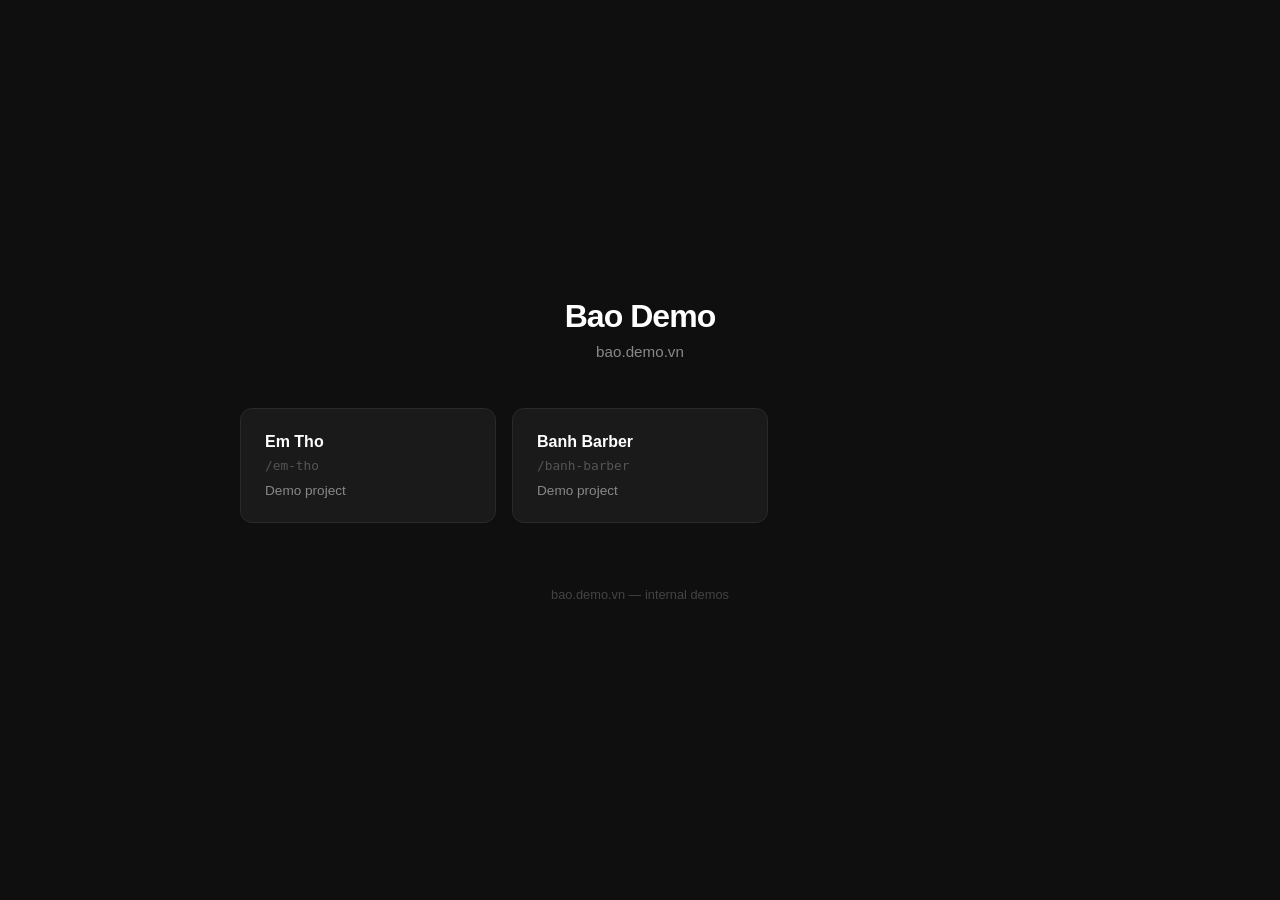
==== index.html @ ae12db25 "first commit" ====
<!doctype html>
<html lang="vi">
  <head>
    <meta charset="UTF-8" />
    <meta name="viewport" content="width=device-width, initial-scale=1.0" />
    <title>Bao Demo</title>
    <style>
      *, *::before, *::after { box-sizing: border-box; margin: 0; padding: 0; }

      body {
        font-family: -apple-system, BlinkMacSystemFont, 'Segoe UI', sans-serif;
        background: #0f0f0f;
        color: #e8e8e8;
        min-height: 100vh;
        display: flex;
        flex-direction: column;
        align-items: center;
        justify-content: center;
        padding: 2rem;
      }

      header {
        text-align: center;
        margin-bottom: 3rem;
      }

      header h1 {
        font-size: 2rem;
        font-weight: 700;
        letter-spacing: -0.03em;
        color: #fff;
      }

      header p {
        margin-top: 0.5rem;
        color: #888;
        font-size: 0.95rem;
      }

      .grid {
        display: grid;
        grid-template-columns: repeat(auto-fill, minmax(220px, 1fr));
        gap: 1rem;
        width: 100%;
        max-width: 800px;
      }

      .card {
        background: #1a1a1a;
        border: 1px solid #2a2a2a;
        border-radius: 12px;
        padding: 1.5rem;
        text-decoration: none;
        color: inherit;
        transition: border-color 0.15s, background 0.15s;
        display: flex;
        flex-direction: column;
        gap: 0.4rem;
      }

      .card:hover {
        border-color: #444;
        background: #222;
      }

      .card-name {
        font-weight: 600;
        font-size: 1rem;
        color: #fff;
      }

      .card-path {
        font-size: 0.8rem;
        color: #555;
        font-family: monospace;
      }

      .card-desc {
        font-size: 0.85rem;
        color: #888;
        margin-top: 0.25rem;
      }

      footer {
        margin-top: 4rem;
        color: #444;
        font-size: 0.8rem;
      }
    </style>
  </head>
  <body>
    <header>
      <h1>Bao Demo</h1>
      <p>bao.demo.vn</p>
    </header>

    <div class="grid">
      <a class="card" href="/em-tho/">
        <span class="card-name">Em Tho</span>
        <span class="card-path">/em-tho</span>
        <span class="card-desc">Demo project</span>
      </a>

      <a class="card" href="/banh-barber/">
        <span class="card-name">Banh Barber</span>
        <span class="card-path">/banh-barber</span>
        <span class="card-desc">Demo project</span>
      </a>

      <!-- New project: copy the <a> block above and update name/path/desc -->
    </div>

    <footer>bao.demo.vn &mdash; internal demos</footer>
  </body>
</html>
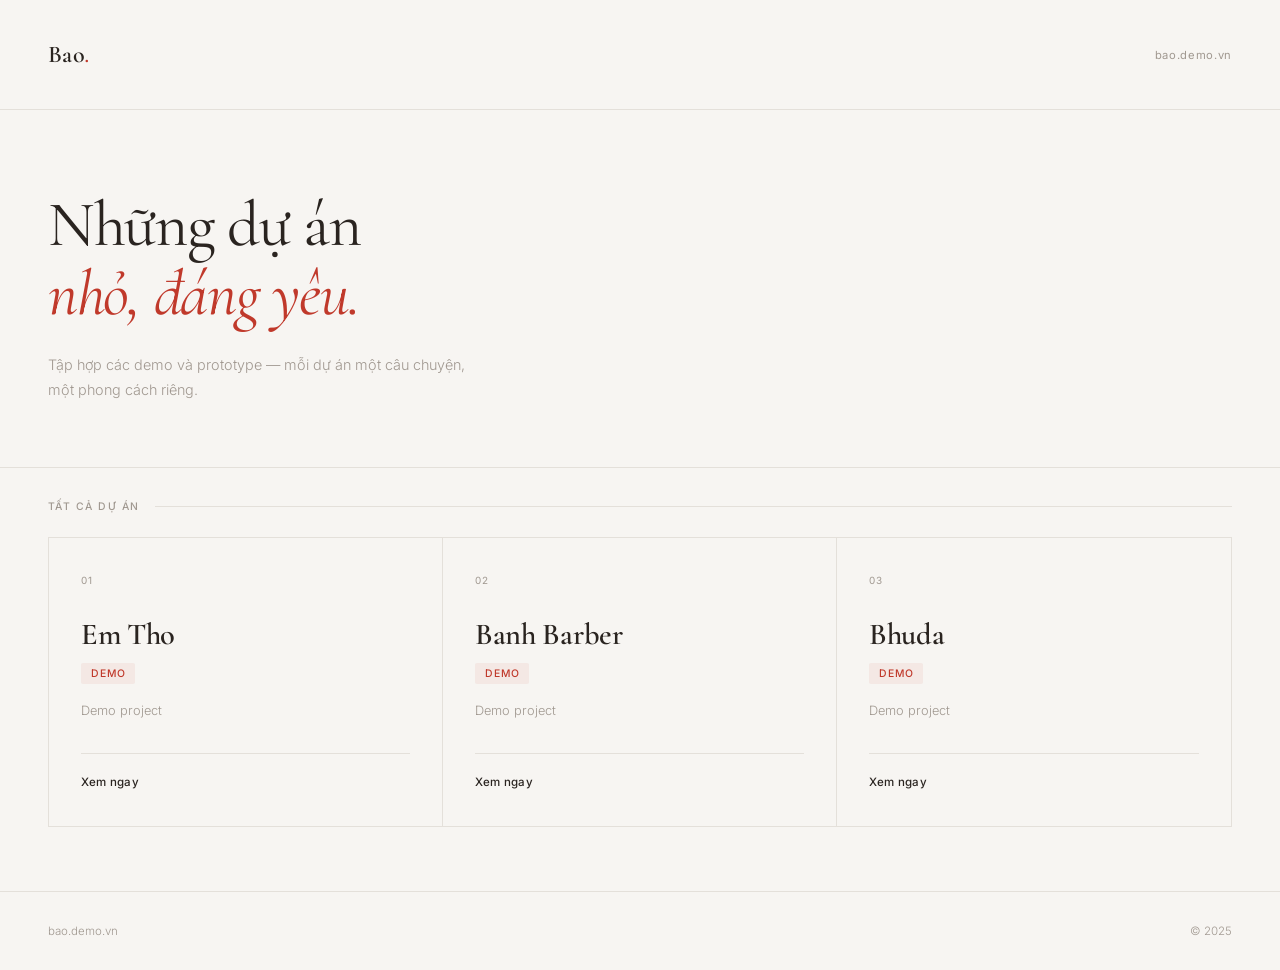
==== commit 1878a1e1: "update project documentation and add bhuda app support" ====
--- a/index.html
+++ b/index.html
@@ -4,112 +4,322 @@
     <meta charset="UTF-8" />
     <meta name="viewport" content="width=device-width, initial-scale=1.0" />
     <title>Bao Demo</title>
+    <link rel="preconnect" href="https://fonts.googleapis.com" />
+    <link rel="preconnect" href="https://fonts.gstatic.com" crossorigin />
+    <link href="https://fonts.googleapis.com/css2?family=Cormorant+Garamond:ital,wght@0,400;0,600;1,400;1,600&family=Inter:wght@300;400;500&display=swap" rel="stylesheet" />
     <style>
       *, *::before, *::after { box-sizing: border-box; margin: 0; padding: 0; }
 
+      :root {
+        --bg: #f7f5f2;
+        --surface: #ffffff;
+        --border: #e4e0da;
+        --text: #2a2420;
+        --muted: #a09890;
+        --accent: #c0392b;
+      }
+
+      html { scroll-behavior: smooth; }
+
       body {
-        font-family: -apple-system, BlinkMacSystemFont, 'Segoe UI', sans-serif;
-        background: #0f0f0f;
-        color: #e8e8e8;
+        font-family: 'Inter', sans-serif;
+        background: var(--bg);
+        color: var(--text);
         min-height: 100vh;
-        display: flex;
-        flex-direction: column;
+        display: grid;
+        grid-template-rows: auto 1fr auto;
+        -webkit-font-smoothing: antialiased;
+      }
+
+      /* ── HEADER ───────────────────────────────────────── */
+      header {
+        padding: 2.5rem 3rem;
+        display: flex;
         align-items: center;
-        justify-content: center;
-        padding: 2rem;
-      }
-
-      header {
-        text-align: center;
-        margin-bottom: 3rem;
-      }
-
-      header h1 {
-        font-size: 2rem;
-        font-weight: 700;
-        letter-spacing: -0.03em;
-        color: #fff;
-      }
-
-      header p {
-        margin-top: 0.5rem;
-        color: #888;
-        font-size: 0.95rem;
-      }
-
+        justify-content: space-between;
+        border-bottom: 1px solid var(--border);
+      }
+
+      .logo {
+        font-family: 'Cormorant Garamond', serif;
+        font-size: 1.5rem;
+        font-weight: 600;
+        color: var(--text);
+        letter-spacing: 0.02em;
+      }
+
+      .logo em {
+        font-style: italic;
+        color: var(--accent);
+      }
+
+      .header-tag {
+        font-size: 0.7rem;
+        font-weight: 400;
+        color: var(--muted);
+        letter-spacing: 0.06em;
+      }
+
+      /* ── HERO ─────────────────────────────────────────── */
+      .hero {
+        padding: 5rem 3rem 4rem;
+        border-bottom: 1px solid var(--border);
+      }
+
+      .hero-inner {
+        max-width: 600px;
+      }
+
+      .hero h2 {
+        font-family: 'Cormorant Garamond', serif;
+        font-size: clamp(2.8rem, 5vw, 4.5rem);
+        font-weight: 400;
+        line-height: 1.08;
+        letter-spacing: -0.02em;
+        color: var(--text);
+        margin-bottom: 1.5rem;
+      }
+
+      .hero h2 em {
+        font-style: italic;
+        color: var(--accent);
+      }
+
+      .hero p {
+        font-size: 0.9rem;
+        font-weight: 300;
+        color: var(--muted);
+        line-height: 1.75;
+        max-width: 420px;
+      }
+
+      /* ── CATALOG ──────────────────────────────────────── */
+      .catalog {
+        padding: 0 3rem 4rem;
+      }
+
+      .catalog-header {
+        display: flex;
+        align-items: center;
+        gap: 1rem;
+        padding: 2rem 0 1.5rem;
+        border-bottom: 1px solid var(--border);
+        margin-bottom: 0;
+      }
+
+      .catalog-header span {
+        font-size: 0.65rem;
+        font-weight: 500;
+        text-transform: uppercase;
+        letter-spacing: 0.14em;
+        color: var(--muted);
+      }
+
+      .catalog-header::after {
+        content: '';
+        flex: 1;
+        height: 1px;
+        background: var(--border);
+      }
+
+      /* ── GRID ─────────────────────────────────────────── */
       .grid {
         display: grid;
-        grid-template-columns: repeat(auto-fill, minmax(220px, 1fr));
-        gap: 1rem;
-        width: 100%;
-        max-width: 800px;
+        grid-template-columns: repeat(3, 1fr);
+        border-left: 1px solid var(--border);
+        border-right: 1px solid var(--border);
+        border-bottom: 1px solid var(--border);
       }
 
       .card {
-        background: #1a1a1a;
-        border: 1px solid #2a2a2a;
-        border-radius: 12px;
-        padding: 1.5rem;
+        padding: 2.25rem 2rem;
+        border-right: 1px solid var(--border);
         text-decoration: none;
         color: inherit;
-        transition: border-color 0.15s, background 0.15s;
         display: flex;
         flex-direction: column;
-        gap: 0.4rem;
-      }
-
-      .card:hover {
-        border-color: #444;
-        background: #222;
+        gap: 0;
+        position: relative;
+        overflow: hidden;
+        transition: background 0.2s;
+      }
+
+      .card:last-of-type { border-right: none; }
+
+      .card::after {
+        content: '';
+        position: absolute;
+        bottom: 0; left: 0; right: 0;
+        height: 2px;
+        background: var(--accent);
+        transform: scaleX(0);
+        transform-origin: left;
+        transition: transform 0.3s ease;
+      }
+
+      .card:hover { background: #faf8f5; }
+      .card:hover::after { transform: scaleX(1); }
+      .card:hover .card-arrow { opacity: 1; transform: translate(3px, -3px); }
+
+      .card-num {
+        font-size: 0.62rem;
+        font-weight: 400;
+        color: var(--muted);
+        letter-spacing: 0.1em;
+        margin-bottom: 2rem;
       }
 
       .card-name {
+        font-family: 'Cormorant Garamond', serif;
+        font-size: 1.9rem;
         font-weight: 600;
+        color: var(--text);
+        line-height: 1.1;
+        letter-spacing: -0.01em;
+        margin-bottom: 0.75rem;
+      }
+
+      .card-tag {
+        display: inline-block;
+        font-size: 0.65rem;
+        font-weight: 500;
+        text-transform: uppercase;
+        letter-spacing: 0.1em;
+        color: var(--accent);
+        background: rgba(192, 57, 43, 0.07);
+        padding: 0.25rem 0.6rem;
+        border-radius: 2px;
+        margin-bottom: 1rem;
+        align-self: flex-start;
+      }
+
+      .card-desc {
+        font-size: 0.8rem;
+        font-weight: 300;
+        color: var(--muted);
+        line-height: 1.65;
+        flex: 1;
+      }
+
+      .card-footer {
+        display: flex;
+        align-items: center;
+        justify-content: space-between;
+        margin-top: 2rem;
+        padding-top: 1.25rem;
+        border-top: 1px solid var(--border);
+      }
+
+      .card-link {
+        font-size: 0.72rem;
+        font-weight: 500;
+        color: var(--text);
+        letter-spacing: 0.02em;
+      }
+
+      .card-arrow {
         font-size: 1rem;
-        color: #fff;
-      }
-
-      .card-path {
-        font-size: 0.8rem;
-        color: #555;
-        font-family: monospace;
-      }
-
-      .card-desc {
-        font-size: 0.85rem;
-        color: #888;
-        margin-top: 0.25rem;
-      }
-
+        color: var(--accent);
+        opacity: 0;
+        transition: opacity 0.2s, transform 0.2s;
+        line-height: 1;
+      }
+
+      /* ── FOOTER ───────────────────────────────────────── */
       footer {
-        margin-top: 4rem;
-        color: #444;
-        font-size: 0.8rem;
+        padding: 2rem 3rem;
+        border-top: 1px solid var(--border);
+        display: flex;
+        align-items: center;
+        justify-content: space-between;
+      }
+
+      footer p {
+        font-size: 0.72rem;
+        color: var(--muted);
+        font-weight: 300;
+      }
+
+      /* ── RESPONSIVE ───────────────────────────────────── */
+      @media (max-width: 768px) {
+        header, .hero, .catalog, footer { padding-left: 1.5rem; padding-right: 1.5rem; }
+        .hero { padding-top: 3rem; }
+        .catalog { padding-bottom: 2.5rem; }
+        .grid { grid-template-columns: 1fr; border-left: none; border-right: none; }
+        .card { border-right: none; border-bottom: 1px solid var(--border); }
+        .card:last-of-type { border-bottom: none; }
+      }
+
+      @media (min-width: 769px) and (max-width: 1024px) {
+        .grid { grid-template-columns: repeat(2, 1fr); }
+        .card:nth-child(2n) { border-right: none; }
+        .card:nth-child(n+3) { border-top: 1px solid var(--border); }
       }
     </style>
   </head>
   <body>
+
     <header>
-      <h1>Bao Demo</h1>
+      <div class="logo">Bao<em>.</em></div>
+      <span class="header-tag">bao.demo.vn</span>
+    </header>
+
+    <div>
+      <div class="hero">
+        <div class="hero-inner">
+          <h2>Những dự án<br/><em>nhỏ, đáng yêu.</em></h2>
+          <p>Tập hợp các demo và prototype — mỗi dự án một câu chuyện, một phong cách riêng.</p>
+        </div>
+      </div>
+
+      <div class="catalog">
+        <div class="catalog-header">
+          <span>Tất cả dự án</span>
+        </div>
+
+        <div class="grid">
+          <a class="card" href="/em-tho/">
+            <span class="card-num">01</span>
+            <span class="card-name">Em Tho</span>
+            <span class="card-tag">Demo</span>
+            <span class="card-desc">Demo project</span>
+            <div class="card-footer">
+              <span class="card-link">Xem ngay</span>
+              <span class="card-arrow">↗</span>
+            </div>
+          </a>
+
+          <a class="card" href="/banh-barber/">
+            <span class="card-num">02</span>
+            <span class="card-name">Banh Barber</span>
+            <span class="card-tag">Demo</span>
+            <span class="card-desc">Demo project</span>
+            <div class="card-footer">
+              <span class="card-link">Xem ngay</span>
+              <span class="card-arrow">↗</span>
+            </div>
+          </a>
+
+          <a class="card" href="/bhuda/">
+            <span class="card-num">03</span>
+            <span class="card-name">Bhuda</span>
+            <span class="card-tag">Demo</span>
+            <span class="card-desc">Demo project</span>
+            <div class="card-footer">
+              <span class="card-link">Xem ngay</span>
+              <span class="card-arrow">↗</span>
+            </div>
+          </a>
+
+          <!-- New project: copy the <a> block above and update num/name/desc -->
+        </div>
+      </div>
+    </div>
+
+    <footer>
       <p>bao.demo.vn</p>
-    </header>
-
-    <div class="grid">
-      <a class="card" href="/em-tho/">
-        <span class="card-name">Em Tho</span>
-        <span class="card-path">/em-tho</span>
-        <span class="card-desc">Demo project</span>
-      </a>
-
-      <a class="card" href="/banh-barber/">
-        <span class="card-name">Banh Barber</span>
-        <span class="card-path">/banh-barber</span>
-        <span class="card-desc">Demo project</span>
-      </a>
-
-      <!-- New project: copy the <a> block above and update name/path/desc -->
-    </div>
-
-    <footer>bao.demo.vn &mdash; internal demos</footer>
+      <p>&copy; 2025</p>
+    </footer>
+
   </body>
 </html>
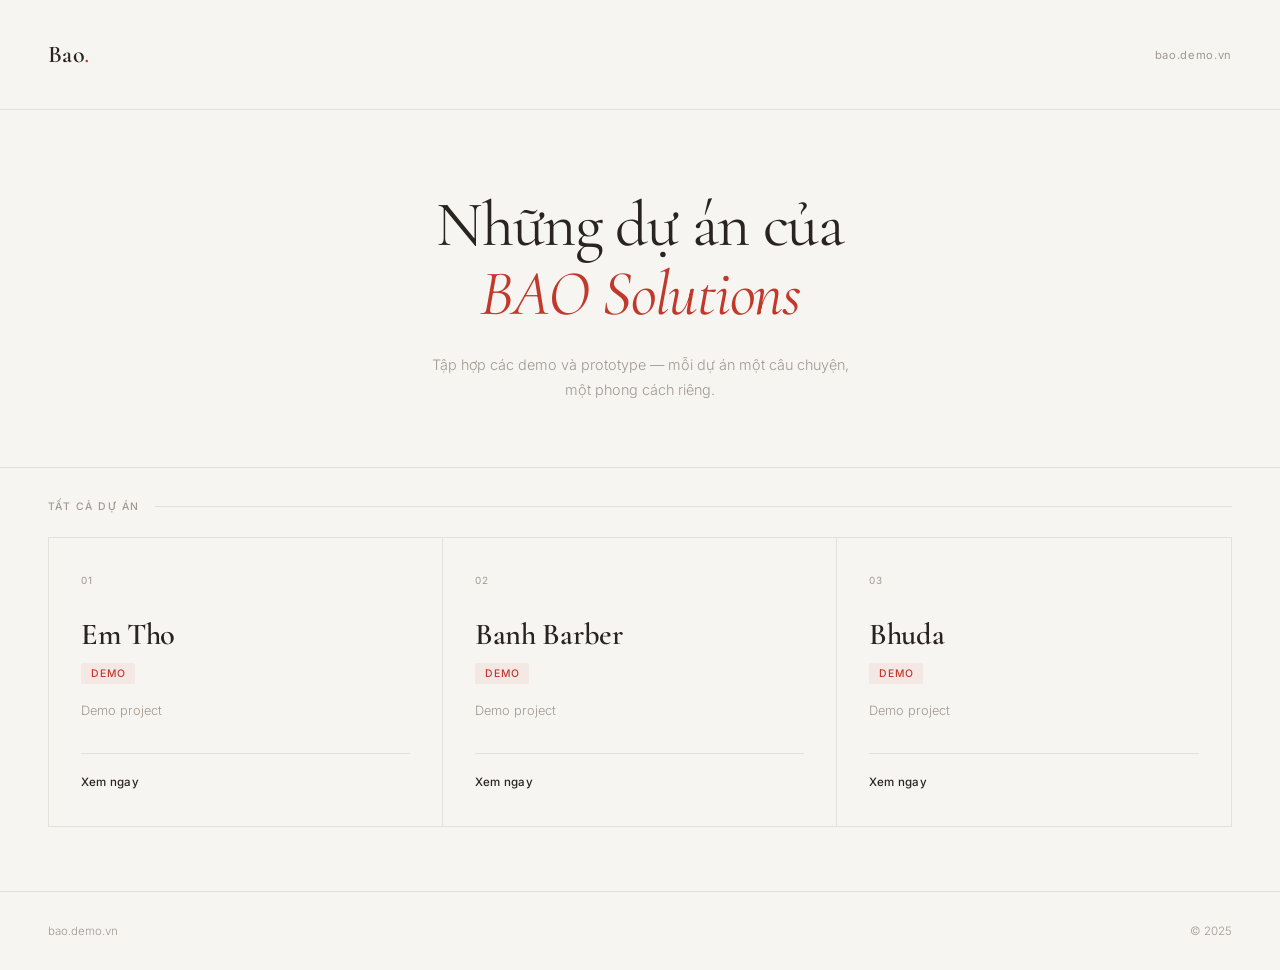
==== commit c35cc73b: "fix: center align hero section text and update heading for clarity" ====
--- a/index.html
+++ b/index.html
@@ -68,6 +68,8 @@
 
       .hero-inner {
         max-width: 600px;
+        margin: 0 auto;
+        text-align: center;
       }
 
       .hero h2 {
@@ -91,6 +93,7 @@
         color: var(--muted);
         line-height: 1.75;
         max-width: 420px;
+        margin: 0 auto;
       }
 
       /* ── CATALOG ──────────────────────────────────────── */
@@ -267,7 +270,7 @@
     <div>
       <div class="hero">
         <div class="hero-inner">
-          <h2>Những dự án<br/><em>nhỏ, đáng yêu.</em></h2>
+          <h2>Những dự án của<br/><em>BAO Solutions</em></h2>
           <p>Tập hợp các demo và prototype — mỗi dự án một câu chuyện, một phong cách riêng.</p>
         </div>
       </div>
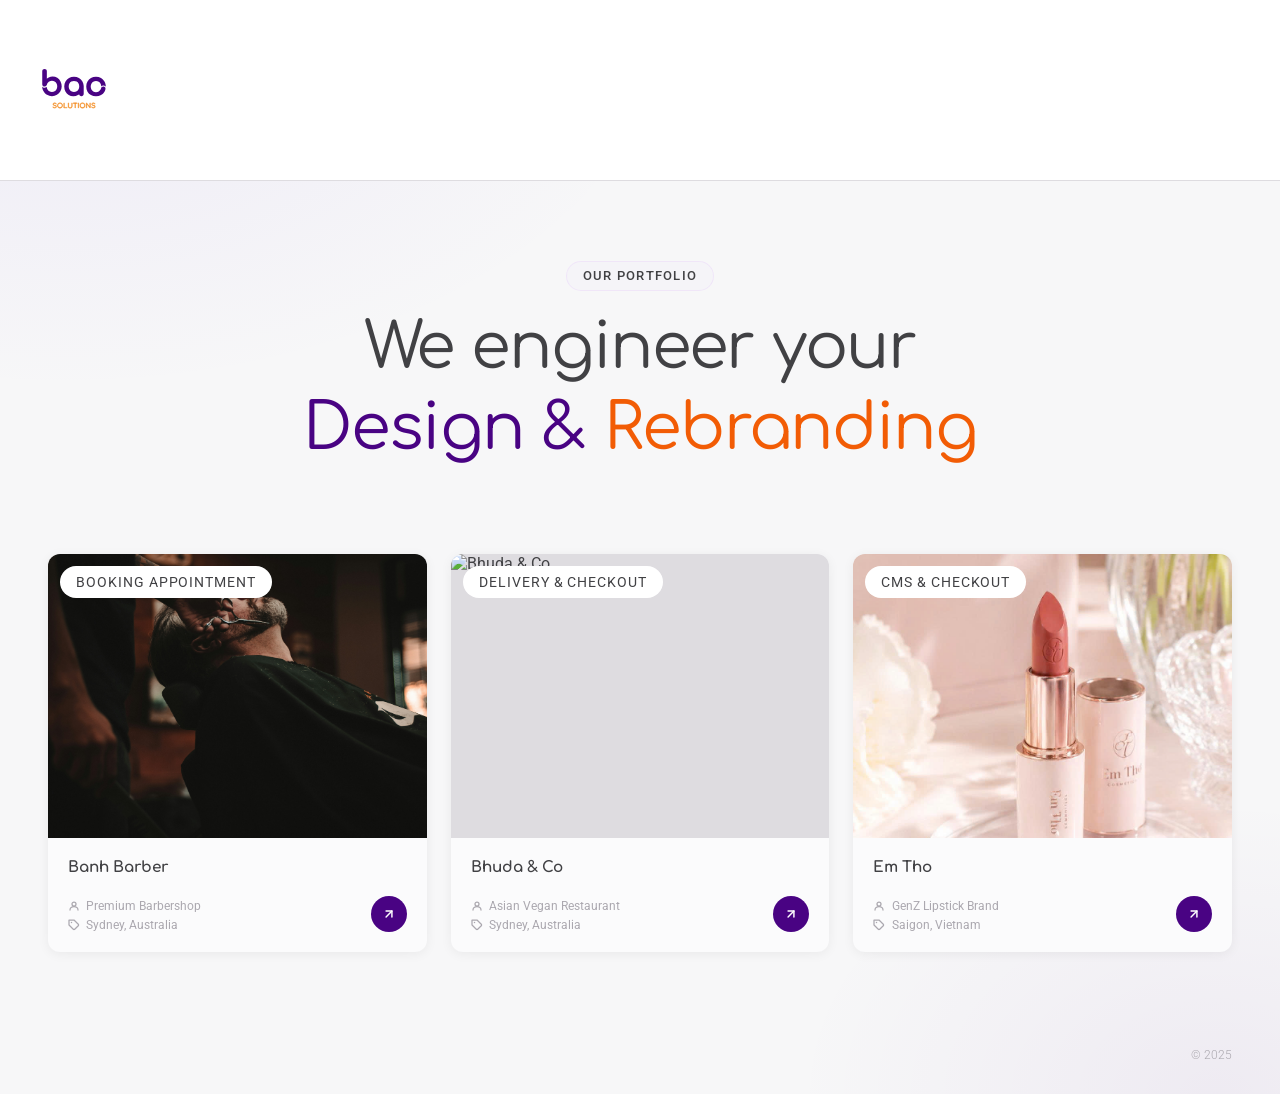
==== commit 2ae0093d: "Website Redesign" ====
--- a/index.html
+++ b/index.html
@@ -4,26 +4,32 @@
     <meta charset="UTF-8" />
     <meta name="viewport" content="width=device-width, initial-scale=1.0" />
     <title>Bao Demo</title>
+    <link rel="icon" type="image/png" href="/fav-icon.png" />
     <link rel="preconnect" href="https://fonts.googleapis.com" />
     <link rel="preconnect" href="https://fonts.gstatic.com" crossorigin />
-    <link href="https://fonts.googleapis.com/css2?family=Cormorant+Garamond:ital,wght@0,400;0,600;1,400;1,600&family=Inter:wght@300;400;500&display=swap" rel="stylesheet" />
+    <link href="https://fonts.googleapis.com/css2?family=Comfortaa:wght@400;600;700&family=Roboto:wght@300;400;500&display=swap" rel="stylesheet" />
     <style>
       *, *::before, *::after { box-sizing: border-box; margin: 0; padding: 0; }
 
       :root {
-        --bg: #f7f5f2;
-        --surface: #ffffff;
-        --border: #e4e0da;
-        --text: #2a2420;
-        --muted: #a09890;
-        --accent: #c0392b;
+        --bg: #F7F7F8;
+        --surface: #FBFBFC;
+        --border: #DEDCE0;
+        --text: #414144;
+        --muted: #ABA8AF;
+        --accent: #490383;
+        --accent-light: #FBF5FF;
+        --secondary: #F25C05;
       }
 
       html { scroll-behavior: smooth; }
 
       body {
-        font-family: 'Inter', sans-serif;
-        background: var(--bg);
+        font-family: 'Roboto', sans-serif;
+        background:
+          radial-gradient(ellipse 75% 55% at 5% 0%, rgba(100, 60, 220, 0.07) 0%, transparent 65%),
+          radial-gradient(ellipse 55% 45% at 95% 100%, rgba(73, 3, 131, 0.05) 0%, transparent 60%),
+          var(--bg);
         color: var(--text);
         min-height: 100vh;
         display: grid;
@@ -33,24 +39,18 @@
 
       /* ── HEADER ───────────────────────────────────────── */
       header {
-        padding: 2.5rem 3rem;
+        padding: 2.5rem 1.5rem;
         display: flex;
         align-items: center;
         justify-content: space-between;
         border-bottom: 1px solid var(--border);
-      }
-
-      .logo {
-        font-family: 'Cormorant Garamond', serif;
-        font-size: 1.5rem;
-        font-weight: 600;
-        color: var(--text);
-        letter-spacing: 0.02em;
-      }
-
-      .logo em {
-        font-style: italic;
-        color: var(--accent);
+        background: #ffffff;
+      }
+
+      .logo img {
+        height: 100px;
+        width: auto;
+        display: block;
       }
 
       .header-tag {
@@ -63,7 +63,6 @@
       /* ── HERO ─────────────────────────────────────────── */
       .hero {
         padding: 5rem 3rem 4rem;
-        border-bottom: 1px solid var(--border);
       }
 
       .hero-inner {
@@ -73,18 +72,17 @@
       }
 
       .hero h2 {
-        font-family: 'Cormorant Garamond', serif;
-        font-size: clamp(2.8rem, 5vw, 4.5rem);
+        font-family: 'Comfortaa', cursive;
+        font-size: clamp(2rem, 5vw, 4rem);
         font-weight: 400;
-        line-height: 1.08;
+        line-height: 1.15;
         letter-spacing: -0.02em;
         color: var(--text);
         margin-bottom: 1.5rem;
-      }
-
-      .hero h2 em {
-        font-style: italic;
-        color: var(--accent);
+        display: flex;
+        flex-direction: column;
+        align-items: center;
+        gap: 0.5rem;
       }
 
       .hero p {
@@ -96,6 +94,43 @@
         margin: 0 auto;
       }
 
+      .hero-badge {
+        display: inline-flex;
+        align-items: center;
+        font-size: 0.8rem;
+        font-weight: 500;
+        letter-spacing: 0.1em;
+        text-transform: uppercase;
+        text-color: #414144;
+        background: rgba(231, 212, 247, 0.08);
+        border: 1px solid rgba(209, 162, 249, 0.18);
+        padding: 0.4rem 1rem;
+        border-radius: 999px;
+        margin-bottom: 1.25rem;
+      }
+
+      .flip-words {
+        display: inline-block;
+        perspective: 600px;
+      }
+
+      .flip-word {
+        display: inline-block;
+        color: var(--accent);
+        white-space: nowrap;
+        backface-visibility: hidden;
+      }
+
+      @keyframes flipIn {
+        from { transform: rotateX(-90deg); opacity: 0; }
+        to   { transform: rotateX(0deg);   opacity: 1; }
+      }
+
+      @keyframes flipOut {
+        from { transform: rotateX(0deg);  opacity: 1; }
+        to   { transform: rotateX(90deg); opacity: 0; }
+      }
+
       /* ── CATALOG ──────────────────────────────────────── */
       .catalog {
         padding: 0 3rem 4rem;
@@ -129,109 +164,120 @@
       .grid {
         display: grid;
         grid-template-columns: repeat(3, 1fr);
-        border-left: 1px solid var(--border);
-        border-right: 1px solid var(--border);
-        border-bottom: 1px solid var(--border);
+        gap: 1.5rem;
       }
 
       .card {
-        padding: 2.25rem 2rem;
-        border-right: 1px solid var(--border);
+        background: var(--surface);
+        border-radius: 12px;
+        overflow: hidden;
         text-decoration: none;
         color: inherit;
         display: flex;
         flex-direction: column;
-        gap: 0;
+        box-shadow: 0 2px 12px rgba(0, 0, 0, 0.06);
+        transition: box-shadow 0.25s, transform 0.25s;
         position: relative;
+      }
+
+      .card-badge {
+        position: absolute;
+        top: 0.75rem;
+        left: 0.75rem;
+        z-index: 1;
+        font-size: 0.85rem;
+        font-weight: 400;
+        letter-spacing: 0.07em;
+        text-transform: uppercase;
+        color: var(--text);
+        background: rgba(255, 255, 255, 100);
+        backdrop-filter: blur(1px);
+        padding: 0.5rem 1rem;
+        border-radius: 999px;
+      }
+
+      .card:hover {
+        box-shadow: 0 8px 28px rgba(73, 3, 131, 0.13);
+        transform: translateY(-3px);
+      }
+
+      .card-image {
+        aspect-ratio: 4 / 3;
+        background: var(--border);
         overflow: hidden;
+      }
+
+      .card-image img {
+        width: 100%;
+        height: 100%;
+        object-fit: cover;
+        display: block;
+        transition: transform 0.4s ease;
+      }
+
+      .card:hover .card-image img {
+        transform: scale(1.04);
+      }
+
+      .card-body {
+        padding: 1.25rem;
+        flex: 1;
+        display: flex;
+        flex-direction: column;
+      }
+
+      .card-name {
+        font-family: 'Comfortaa', cursive;
+        font-size: 0.95rem;
+        font-weight: 700;
+        color: var(--text);
+        line-height: 1.35;
+        margin-bottom: 1.1rem;
+        flex: 1;
+      }
+
+      .card-meta {
+        display: flex;
+        align-items: flex-end;
+        justify-content: space-between;
+        gap: 0.75rem;
+      }
+
+      .card-info {
+        display: flex;
+        flex-direction: column;
+        gap: 0.3rem;
+      }
+
+      .card-client,
+      .card-category {
+        display: flex;
+        align-items: center;
+        gap: 0.4rem;
+        font-size: 0.72rem;
+        color: var(--muted);
+        font-weight: 400;
+      }
+
+      .card-btn {
+        width: 2.25rem;
+        height: 2.25rem;
+        border-radius: 50%;
+        background: var(--accent);
+        color: #fff;
+        display: flex;
+        align-items: center;
+        justify-content: center;
+        flex-shrink: 0;
         transition: background 0.2s;
       }
 
-      .card:last-of-type { border-right: none; }
-
-      .card::after {
-        content: '';
-        position: absolute;
-        bottom: 0; left: 0; right: 0;
-        height: 2px;
-        background: var(--accent);
-        transform: scaleX(0);
-        transform-origin: left;
-        transition: transform 0.3s ease;
-      }
-
-      .card:hover { background: #faf8f5; }
-      .card:hover::after { transform: scaleX(1); }
-      .card:hover .card-arrow { opacity: 1; transform: translate(3px, -3px); }
-
-      .card-num {
-        font-size: 0.62rem;
-        font-weight: 400;
-        color: var(--muted);
-        letter-spacing: 0.1em;
-        margin-bottom: 2rem;
-      }
-
-      .card-name {
-        font-family: 'Cormorant Garamond', serif;
-        font-size: 1.9rem;
-        font-weight: 600;
-        color: var(--text);
-        line-height: 1.1;
-        letter-spacing: -0.01em;
-        margin-bottom: 0.75rem;
-      }
-
-      .card-tag {
-        display: inline-block;
-        font-size: 0.65rem;
-        font-weight: 500;
-        text-transform: uppercase;
-        letter-spacing: 0.1em;
-        color: var(--accent);
-        background: rgba(192, 57, 43, 0.07);
-        padding: 0.25rem 0.6rem;
-        border-radius: 2px;
-        margin-bottom: 1rem;
-        align-self: flex-start;
-      }
-
-      .card-desc {
-        font-size: 0.8rem;
-        font-weight: 300;
-        color: var(--muted);
-        line-height: 1.65;
-        flex: 1;
-      }
-
-      .card-footer {
-        display: flex;
-        align-items: center;
-        justify-content: space-between;
-        margin-top: 2rem;
-        padding-top: 1.25rem;
-        border-top: 1px solid var(--border);
-      }
-
-      .card-link {
-        font-size: 0.72rem;
-        font-weight: 500;
-        color: var(--text);
-        letter-spacing: 0.02em;
-      }
-
-      .card-arrow {
-        font-size: 1rem;
-        color: var(--accent);
-        opacity: 0;
-        transition: opacity 0.2s, transform 0.2s;
-        line-height: 1;
-      }
+      .card:hover .card-btn { background: var(--secondary); }
 
       /* ── FOOTER ───────────────────────────────────────── */
       footer {
         padding: 2rem 3rem;
-        border-top: 1px solid var(--border);
+        border-top: 0cap solid var(--border);
         display: flex;
         align-items: center;
         justify-content: space-between;
@@ -245,84 +291,141 @@
 
       /* ── RESPONSIVE ───────────────────────────────────── */
       @media (max-width: 768px) {
-        header, .hero, .catalog, footer { padding-left: 1.5rem; padding-right: 1.5rem; }
-        .hero { padding-top: 3rem; }
+        header, .hero, .catalog, footer { padding-left: 1.5rem; padding-right: 1.5rem;padding-bottom: 1rem }
+        .hero { padding-top: 3rem; padding-bottom: 1.5rem; }
         .catalog { padding-bottom: 2.5rem; }
-        .grid { grid-template-columns: 1fr; border-left: none; border-right: none; }
-        .card { border-right: none; border-bottom: 1px solid var(--border); }
-        .card:last-of-type { border-bottom: none; }
+        .grid { grid-template-columns: 1fr; }
+        .hero h2 { font-size: clamp(1.5rem, 4.5vw, 2rem); }
       }
 
       @media (min-width: 769px) and (max-width: 1024px) {
         .grid { grid-template-columns: repeat(2, 1fr); }
-        .card:nth-child(2n) { border-right: none; }
-        .card:nth-child(n+3) { border-top: 1px solid var(--border); }
       }
     </style>
   </head>
   <body>
 
     <header>
-      <div class="logo">Bao<em>.</em></div>
-      <span class="header-tag">bao.demo.vn</span>
+      <div class="logo"><img src="/logo.svg" alt="BAO Solutions"></div>
     </header>
 
     <div>
       <div class="hero">
         <div class="hero-inner">
-          <h2>Những dự án của<br/><em>BAO Solutions</em></h2>
-          <p>Tập hợp các demo và prototype — mỗi dự án một câu chuyện, một phong cách riêng.</p>
+          <div class="hero-badge">Our Portfolio</div>
+          <h2><span>We engineer your</span><span class="flip-words"><span class="flip-word">Design &amp; <span style="color:#F25C05">Rebranding</span></span></span></h2>
         </div>
       </div>
 
       <div class="catalog">
-        <div class="catalog-header">
-          <span>Tất cả dự án</span>
-        </div>
 
         <div class="grid">
-          <a class="card" href="/em-tho/">
-            <span class="card-num">01</span>
-            <span class="card-name">Em Tho</span>
-            <span class="card-tag">Demo</span>
-            <span class="card-desc">Demo project</span>
-            <div class="card-footer">
-              <span class="card-link">Xem ngay</span>
-              <span class="card-arrow">↗</span>
+
+
+          <a class="card" href="/banh-barber/">
+            <span class="card-badge">Booking Appointment</span>
+            <div class="card-image"><img src="/banh-barber/banh-barber.jpg" alt="Banh Barber"></div>
+            <div class="card-body">
+              <h3 class="card-name">Banh Barber</h3>
+              <div class="card-meta">
+                <div class="card-info">
+                  <span class="card-client">
+                    <svg width="12" height="12" viewBox="0 0 24 24" fill="none" stroke="currentColor" stroke-width="2.5" stroke-linecap="round" stroke-linejoin="round"><circle cx="12" cy="8" r="4"/><path d="M4 20c0-4 3.6-7 8-7s8 3 8 7"/></svg>
+                    Premium Barbershop
+                  </span>
+                  <span class="card-category">
+                    <svg width="12" height="12" viewBox="0 0 24 24" fill="none" stroke="currentColor" stroke-width="2.5" stroke-linecap="round" stroke-linejoin="round"><path d="M20.59 13.41l-7.17 7.17a2 2 0 0 1-2.83 0L2 12V2h10l8.59 8.59a2 2 0 0 1 0 2.82z"/><circle cx="7" cy="7" r="1.5" fill="currentColor" stroke="none"/></svg>
+                    Sydney, Australia
+                  </span>
+                </div>
+                <div class="card-btn">
+                  <svg width="14" height="14" viewBox="0 0 24 24" fill="none" stroke="currentColor" stroke-width="2.5" stroke-linecap="round" stroke-linejoin="round"><path d="M7 17L17 7"/><path d="M7 7h10v10"/></svg>
+                </div>
+              </div>
             </div>
           </a>
 
-          <a class="card" href="/banh-barber/">
-            <span class="card-num">02</span>
-            <span class="card-name">Banh Barber</span>
-            <span class="card-tag">Demo</span>
-            <span class="card-desc">Demo project</span>
-            <div class="card-footer">
-              <span class="card-link">Xem ngay</span>
-              <span class="card-arrow">↗</span>
+          <a class="card" href="/bhuda/">
+            <span class="card-badge">Delivery & Checkout</span>
+            <div class="card-image"><img src="/bhuda/bhuda.jpg" alt="Bhuda &amp; Co"></div>
+            <div class="card-body">
+              <h3 class="card-name">Bhuda &amp; Co</h3>
+              <div class="card-meta">
+                <div class="card-info">
+                  <span class="card-client">
+                    <svg width="12" height="12" viewBox="0 0 24 24" fill="none" stroke="currentColor" stroke-width="2.5" stroke-linecap="round" stroke-linejoin="round"><circle cx="12" cy="8" r="4"/><path d="M4 20c0-4 3.6-7 8-7s8 3 8 7"/></svg>
+                    Asian Vegan Restaurant
+                  </span>
+                  <span class="card-category">
+                    <svg width="12" height="12" viewBox="0 0 24 24" fill="none" stroke="currentColor" stroke-width="2.5" stroke-linecap="round" stroke-linejoin="round"><path d="M20.59 13.41l-7.17 7.17a2 2 0 0 1-2.83 0L2 12V2h10l8.59 8.59a2 2 0 0 1 0 2.82z"/><circle cx="7" cy="7" r="1.5" fill="currentColor" stroke="none"/></svg>
+                    Sydney, Australia
+                  </span>
+                </div>
+                <div class="card-btn">
+                  <svg width="14" height="14" viewBox="0 0 24 24" fill="none" stroke="currentColor" stroke-width="2.5" stroke-linecap="round" stroke-linejoin="round"><path d="M7 17L17 7"/><path d="M7 7h10v10"/></svg>
+                </div>
+              </div>
             </div>
           </a>
 
-          <a class="card" href="/bhuda/">
-            <span class="card-num">03</span>
-            <span class="card-name">Bhuda</span>
-            <span class="card-tag">Demo</span>
-            <span class="card-desc">Demo project</span>
-            <div class="card-footer">
-              <span class="card-link">Xem ngay</span>
-              <span class="card-arrow">↗</span>
+          <a class="card" href="/em-tho/">
+            <span class="card-badge">                    CMS &amp; Checkout
+</span>
+            <div class="card-image"><img src="/em-tho/em-tho.jpg" alt="Em Tho"></div>
+            <div class="card-body">
+              <h3 class="card-name">Em Tho</h3>
+              <div class="card-meta">
+                <div class="card-info">
+                  <span class="card-client">
+                    <svg width="12" height="12" viewBox="0 0 24 24" fill="none" stroke="currentColor" stroke-width="2.5" stroke-linecap="round" stroke-linejoin="round"><circle cx="12" cy="8" r="4"/><path d="M4 20c0-4 3.6-7 8-7s8 3 8 7"/></svg>
+                    GenZ Lipstick Brand
+                  </span>
+                  <span class="card-category">
+                    <svg width="12" height="12" viewBox="0 0 24 24" fill="none" stroke="currentColor" stroke-width="2.5" stroke-linecap="round" stroke-linejoin="round"><path d="M20.59 13.41l-7.17 7.17a2 2 0 0 1-2.83 0L2 12V2h10l8.59 8.59a2 2 0 0 1 0 2.82z"/><circle cx="7" cy="7" r="1.5" fill="currentColor" stroke="none"/></svg>
+                    Saigon, Vietnam
+                  </span>
+                </div>
+                <div class="card-btn">
+                  <svg width="14" height="14" viewBox="0 0 24 24" fill="none" stroke="currentColor" stroke-width="2.5" stroke-linecap="round" stroke-linejoin="round"><path d="M7 17L17 7"/><path d="M7 7h10v10"/></svg>
+                </div>
+              </div>
             </div>
           </a>
 
-          <!-- New project: copy the <a> block above and update num/name/desc -->
+          <!-- New project: copy the <a> block above and update name/client/category -->
         </div>
       </div>
     </div>
 
     <footer>
-      <p>bao.demo.vn</p>
+      <p></p>
       <p>&copy; 2025</p>
     </footer>
 
+  <script>
+    (function () {
+      const words = [
+        'Design & <span style="color:#F25C05">Rebranding</span>',
+        '<span style="color:#F25C05">CMS</span> & SEO',
+        'Analytics & <span style="color:#F25C05">Tracking</span>',
+        'Booking <span style="color:#F25C05">Appointment</span>',
+        'Checkout <span style="color:#F25C05">Functionality</span>',
+        'Third-Party <span style="color:#F25C05">Integration</span>'
+      ];
+      let idx = 0;
+      const el = document.querySelector('.flip-word');
+
+      function next() {
+        el.style.animation = 'flipOut 0.25s ease-in forwards';
+        setTimeout(function () {
+          idx = (idx + 1) % words.length;
+          el.innerHTML = words[idx];
+          el.style.animation = 'flipIn 0.25s ease-out forwards';
+        }, 250);
+      }
+
+      setInterval(next, 2500);
+    })();
+  </script>
   </body>
 </html>
